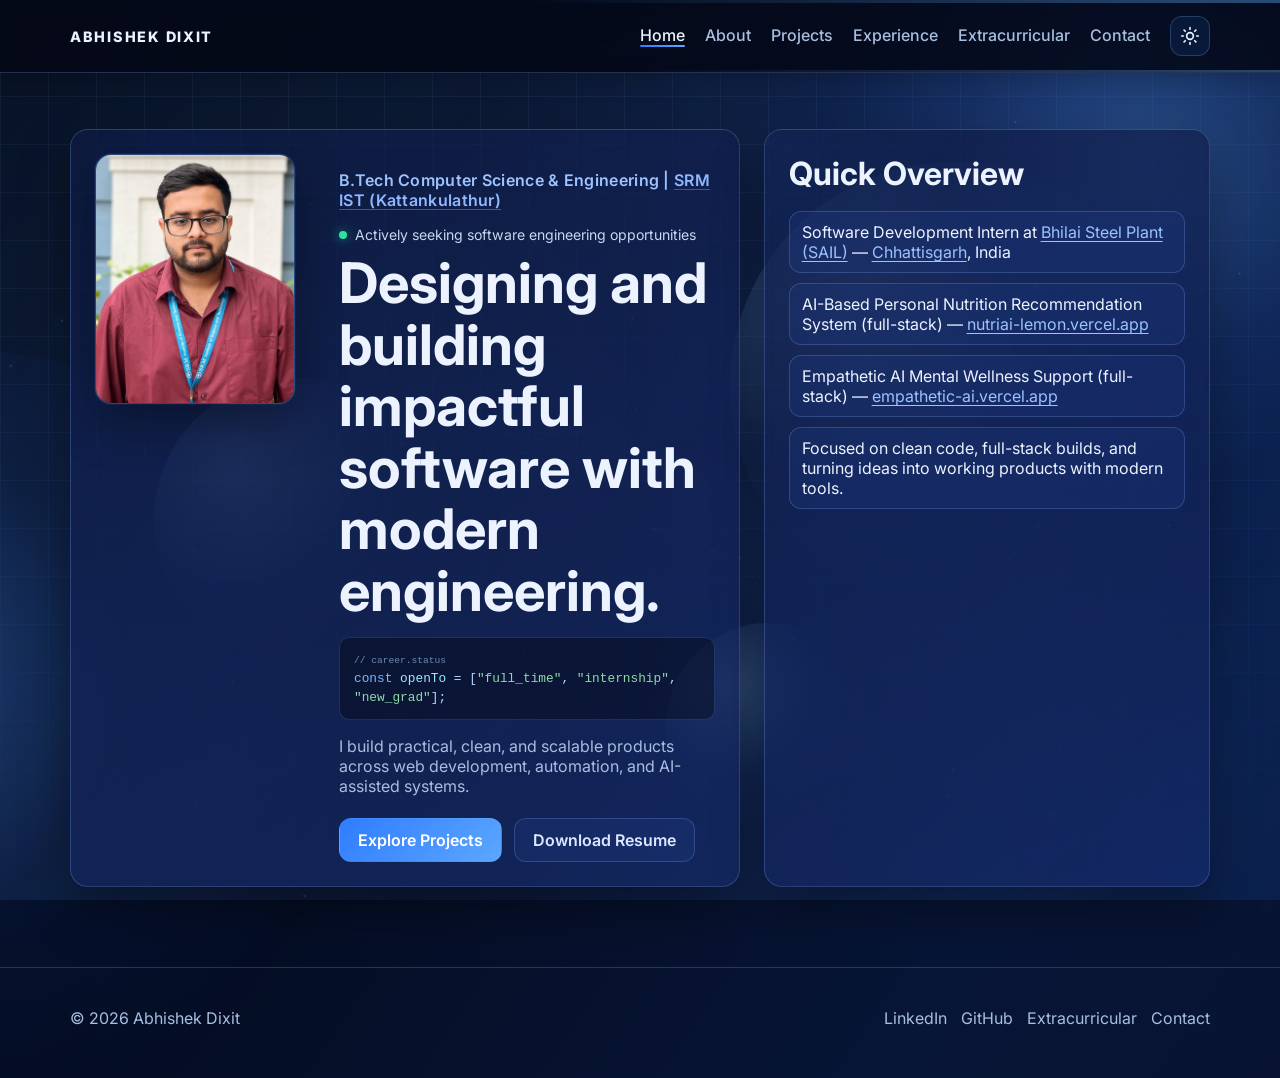
==== index.html @ 919ab6fd "Initial commit: portfolio site" ====
<!DOCTYPE html>
<html lang="en" data-theme="dark">
  <head>
    <meta charset="UTF-8" />
    <meta name="viewport" content="width=device-width, initial-scale=1.0" />
    <title>ABHISHEK DIXIT</title>
    <meta
      name="description"
      content="Abhishek Dixit — B.Tech CSE, software developer. Actively seeking software engineering opportunities."
    />
    <link rel="preconnect" href="https://fonts.googleapis.com" />
    <link rel="preconnect" href="https://fonts.gstatic.com" crossorigin />
    <link
      href="https://fonts.googleapis.com/css2?family=Inter:wght@400;500;600;700;800&display=swap"
      rel="stylesheet"
    />
    <link rel="stylesheet" href="styles.css" />
    <script>
      (function () {
        try {
          var t = localStorage.getItem("portfolio-theme");
          if (t === "light" || t === "dark") {
            document.documentElement.setAttribute("data-theme", t);
          } else {
            document.documentElement.setAttribute("data-theme", "dark");
          }
        } catch (e) {
          document.documentElement.setAttribute("data-theme", "dark");
        }
      })();
    </script>
  </head>
  <body>
    <div class="fx-backdrop" id="fxBackdrop" aria-hidden="true">
      <div class="fx-aurora" aria-hidden="true"></div>
      <div class="fx-mesh-conic" aria-hidden="true"></div>
      <div class="fx-orb-decor fx-orb-decor--1" aria-hidden="true"></div>
      <div class="fx-orb-decor fx-orb-decor--2" aria-hidden="true"></div>
      <div class="fx-orb-decor fx-orb-decor--3" aria-hidden="true"></div>
      <canvas class="fx-canvas" id="fxCanvas" width="1" height="1"></canvas>
    </div>
    <header class="site-header">
      <div class="container nav-wrap">
        <a class="brand" href="index.html">ABHISHEK DIXIT</a>
        <nav class="nav" id="navMenu">
          <a class="active" href="index.html">Home</a>
          <a href="about.html">About</a>
          <a href="projects.html">Projects</a>
          <a href="experience.html">Experience</a>
          <a href="extracurricular.html">Extracurricular</a>
          <a href="contact.html">Contact</a>
        </nav>
        <div class="header-end">
          <button
            class="theme-toggle"
            id="themeToggle"
            type="button"
            title="Light or dark theme"
            aria-label="Switch to light mode"
          >
            <span class="theme-icon theme-icon--sun" aria-hidden="true"
              ><svg
                width="20"
                height="20"
                viewBox="0 0 24 24"
                fill="none"
                stroke="currentColor"
                stroke-width="2"
                stroke-linecap="round"
                stroke-linejoin="round"
              >
                <circle cx="12" cy="12" r="4" />
                <path
                  d="M12 2v2M12 20v2M4.93 4.93l1.41 1.41M17.66 17.66l1.41 1.41M2 12h2M20 12h2M4.93 19.07l1.41-1.41M17.66 6.34l1.41-1.41"
                />
              </svg
            ></span>
            <span class="theme-icon theme-icon--moon" aria-hidden="true"
              ><svg
                width="20"
                height="20"
                viewBox="0 0 24 24"
                fill="none"
                stroke="currentColor"
                stroke-width="2"
                stroke-linecap="round"
                stroke-linejoin="round"
              >
                <path d="M21 12.79A9 9 0 1 1 11.21 3 7 7 0 0 0 21 12.79z" />
              </svg
            ></span>
          </button>
          <button class="menu-toggle" id="menuToggle" aria-label="Toggle navigation">
            <span></span><span></span><span></span>
          </button>
        </div>
      </div>
    </header>

    <main class="page">
      <section class="container hero">
        <article class="card card-hero">
          <div class="hero-with-photo">
            <div class="profile-wrap profile-wrap--hero" title="Abhishek Dixit">
              <img
                src="profile.jpg"
                width="400"
                height="480"
                alt="Abhishek Dixit — B.Tech CSE, SRM IST"
                class="profile-photo"
                loading="eager"
                decoding="async"
              />
            </div>
            <div class="hero-text">
              <p class="eyebrow">
                B.Tech Computer Science &amp; Engineering |
                <a
                  class="ext-link"
                  href="https://www.srmist.edu.in/"
                  target="_blank"
                  rel="noopener noreferrer"
                  >SRM IST (Kattankulathur)</a
                >
              </p>
              <p class="status-line">
                <span class="status-dot" aria-hidden="true"></span>
                Actively seeking software engineering opportunities
              </p>
              <h1>Designing and building impactful software with modern engineering.</h1>
              <p class="code-snippet" aria-hidden="true">
                <span class="code-muted">// career.status</span><br />
                <span class="code-kw">const</span> <span class="code-name">openTo</span> =
                [<span class="code-str">"full_time"</span>, <span class="code-str">"internship"</span>,
                <span class="code-str">"new_grad"</span>];
              </p>
              <p class="muted">
                I build practical, clean, and scalable products across web development,
                automation, and AI-assisted systems.
              </p>
              <div class="cta">
                <a class="btn btn-primary" href="projects.html">Explore Projects</a>
                <a class="btn btn-ghost" href="resume.pdf" download>Download Resume</a>
              </div>
            </div>
          </div>
        </article>

        <article class="card">
          <h2 class="section-title">Quick Overview</h2>
          <ul class="stats">
            <li>
              Software Development Intern at
              <a
                class="ext-link"
                href="https://www.sail.co.in/en/plants/bhilai-steel-plant"
                target="_blank"
                rel="noopener noreferrer"
                >Bhilai Steel Plant (SAIL)</a
              >
              —
              <a
                class="ext-link"
                href="https://cgstate.gov.in/"
                target="_blank"
                rel="noopener noreferrer"
                >Chhattisgarh</a
              >, India
            </li>
            <li>
              AI-Based Personal Nutrition Recommendation System (full-stack) —
              <a
                class="ext-link"
                href="https://nutriai-lemon.vercel.app"
                target="_blank"
                rel="noopener noreferrer"
                >nutriai-lemon.vercel.app</a
              >
            </li>
            <li>
              Empathetic AI Mental Wellness Support (full-stack) —
              <a
                class="ext-link"
                href="https://empathetic-ai.vercel.app/"
                target="_blank"
                rel="noopener noreferrer"
                >empathetic-ai.vercel.app</a
              >
            </li>
            <li>
              Focused on clean code, full-stack builds, and turning ideas into working products with modern tools.
            </li>
          </ul>
        </article>
      </section>
    </main>

    <footer class="site-footer">
      <div class="container footer-wrap">
        <p class="muted">© <span id="year"></span> Abhishek Dixit</p>
        <div class="footer-links">
          <a href="https://linkedin.com/in/abhishek-dixit-203904288" target="_blank" rel="noreferrer">LinkedIn</a>
          <a href="https://github.com/abhishekdixit4" target="_blank" rel="noreferrer">GitHub</a>
          <a href="extracurricular.html">Extracurricular</a>
          <a href="contact.html">Contact</a>
        </div>
      </div>
    </footer>
    <script src="script.js"></script>
  </body>
</html>
---- styles.css ----
:root {
  color-scheme: dark;
  --bg: #040816;
  --bg-2: #08112b;
  --surface: rgba(15, 28, 70, 0.7);
  --surface-2: rgba(21, 40, 100, 0.72);
  --primary: #2f7cff;
  --primary-2: #5ca7ff;
  --text: #ecf3ff;
  --muted: #a8bedf;
  --line: rgba(137, 170, 255, 0.24);
  --shadow: 0 24px 50px rgba(0, 0, 0, 0.35);
  /* Opaque enough that we can use a lighter backdrop blur (cheaper while scrolling) */
  --header-bg: rgba(4, 8, 22, 0.86);
  --nav-menu-bg: rgba(7, 14, 35, 0.98);
  --input-bg: rgba(7, 15, 36, 0.75);
  --ext-link: #8eb8ff;
  --ext-link-hover: #d0e4ff;
  --btn-ghost: #dbe8ff;
}

* {
  box-sizing: border-box;
}

html,
body {
  margin: 0;
  padding: 0;
}

html {
  min-height: 100%;
  background: linear-gradient(
    125deg,
    #01040e,
    #071536,
    #0a0f24,
    #0e2a5c,
    #06081a,
    #0c1f4a
  );
  background-size: 400% 400%;
  animation: bgGradientFlow 20s ease-in-out infinite;
  transition: background 0.45s ease, background-size 0.45s ease;
}

@keyframes bgGradientFlow {
  0%,
  100% {
    background-position: 0% 30%;
  }
  25% {
    background-position: 100% 50%;
  }
  50% {
    background-position: 80% 100%;
  }
  75% {
    background-position: 20% 0%;
  }
}

/* Secondary floating “light” — bottom / left (deep space glow) */
html::before {
  content: "";
  position: fixed;
  width: min(95vw, 820px);
  height: min(95vw, 820px);
  left: -35%;
  bottom: -30%;
  border-radius: 50%;
  background: radial-gradient(
    circle at 40% 40%,
    rgba(64, 140, 255, 0.35) 0%,
    rgba(30, 80, 200, 0.1) 35%,
    transparent 70%
  );
  pointer-events: none;
  z-index: 0;
  animation: floatBlobA 19s ease-in-out infinite, blobPulseA 6s ease-in-out infinite;
}

@keyframes floatBlobA {
  0%,
  100% {
    transform: translate(0, 0) scale(1);
  }
  50% {
    transform: translate(6%, -5%) scale(1.08);
  }
}

@keyframes blobPulseA {
  0%,
  100% {
    opacity: 0.9;
  }
  50% {
    opacity: 1;
  }
}

/* Thin animated accent line (tech / “energy” pass) */
html::after {
  content: "";
  position: fixed;
  left: 0;
  right: 0;
  top: 0;
  height: 3px;
  z-index: 0;
  pointer-events: none;
  background: linear-gradient(
    90deg,
    transparent 0%,
    rgba(92, 167, 255, 0) 20%,
    rgba(100, 180, 255, 0.55) 50%,
    rgba(92, 167, 255, 0) 80%,
    transparent 100%
  );
  background-size: 200% 100%;
  animation: energySweep 4.5s ease-in-out infinite;
  opacity: 0.7;
  filter: blur(0.5px);
}

@keyframes energySweep {
  0%,
  100% {
    background-position: 200% 0;
    opacity: 0.3;
  }
  50% {
    background-position: -200% 0;
    opacity: 0.85;
  }
}

body {
  position: relative;
  z-index: 0;
  font-family: Inter, -apple-system, BlinkMacSystemFont, "Segoe UI", sans-serif;
  color: var(--text);
  /* Transparent so <html> gradient + orbs read through */
  background: transparent;
  min-height: 100vh;
  overflow-x: hidden;
}

/* —— Advanced background stack (under content) —— */
.fx-backdrop {
  --parallax-x: 0;
  --parallax-y: 0;
  position: fixed;
  inset: 0;
  z-index: 0;
  pointer-events: none;
  overflow: hidden;
  contain: strict;
  transform: translate3d(0, 0, 0);
}

/* Slow rotating conic “radar / mesh” */
.fx-mesh-conic {
  position: absolute;
  inset: -30%;
  background: conic-gradient(
    from 0deg at 50% 50%,
    transparent 0deg,
    rgba(50, 120, 255, 0.04) 40deg,
    transparent 80deg,
    rgba(30, 90, 200, 0.06) 120deg,
    transparent 200deg,
    rgba(60, 140, 255, 0.05) 280deg,
    transparent 360deg
  );
  animation: conicMeshSpin 32s linear infinite, meshOpacity 12s ease-in-out infinite;
  filter: blur(0.5px);
  mix-blend-mode: screen;
  transform: translate(
      calc(var(--parallax-x, 0) * 22px),
      calc(var(--parallax-y, 0) * 16px)
    )
    rotate(0deg);
  transform-origin: 50% 50%;
}

@keyframes conicMeshSpin {
  0% {
    transform: translate(
        calc(var(--parallax-x, 0) * 22px),
        calc(var(--parallax-y, 0) * 16px)
      )
      rotate(0deg);
  }
  100% {
    transform: translate(
        calc(var(--parallax-x, 0) * 22px),
        calc(var(--parallax-y, 0) * 16px)
      )
      rotate(360deg);
  }
}

@keyframes meshOpacity {
  0%,
  100% {
    opacity: 0.55;
  }
  50% {
    opacity: 0.9;
  }
}

/* Wavy “aurora” bands (multi-layer) */
.fx-aurora {
  position: absolute;
  inset: -5%;
  background: linear-gradient(
      95deg,
      transparent 0%,
      rgba(20, 60, 150, 0) 20%,
      rgba(50, 110, 255, 0.12) 40%,
      rgba(20, 90, 220, 0.08) 50%,
      rgba(30, 100, 200, 0) 80%,
      transparent 100%
    ),
    linear-gradient(
      -60deg,
      rgba(0, 40, 100, 0) 0%,
      rgba(100, 160, 255, 0.1) 45%,
      rgba(0, 0, 0, 0) 100%
    );
  background-size: 200% 200%, 150% 150%;
  background-position: 0% 50%, 100% 50%;
  mix-blend-mode: screen;
  filter: blur(1.2px);
  transform: translate(
    calc(var(--parallax-x, 0) * 14px),
    calc(var(--parallax-y, 0) * 20px)
  );
  animation: auroraWaves 20s ease-in-out infinite, auroraBreathe 12s ease-in-out infinite;
}

@keyframes auroraWaves {
  0%,
  100% {
    background-position: 0% 40%, 100% 60%;
    opacity: 0.35;
  }
  33% {
    background-position: 80% 20%, 20% 80%;
    opacity: 0.7;
  }
  66% {
    background-position: 15% 75%, 90% 25%;
    opacity: 0.5;
  }
}

@keyframes auroraBreathe {
  0%,
  100% {
    filter: blur(1.1px) hue-rotate(0deg);
  }
  50% {
    filter: blur(1.5px) hue-rotate(6deg);
  }
}

/* Extra floating orbs (decoration, independent timing) */
.fx-orb-decor {
  position: absolute;
  border-radius: 50%;
  background: radial-gradient(
    circle at 30% 30%,
    rgba(150, 200, 255, 0.25) 0%,
    rgba(50, 100, 200, 0.06) 45%,
    transparent 70%
  );
  filter: blur(0.3px);
  mix-blend-mode: screen;
}

.fx-orb-decor--1 {
  width: 35vmax;
  height: 35vmax;
  right: 8%;
  top: 18%;
  animation: orb1Path 18s ease-in-out infinite, orb1Pulse 5s ease-in-out infinite;
}

.fx-orb-decor--2 {
  width: 22vmax;
  height: 22vmax;
  left: 12%;
  top: 42%;
  animation: orb2Path 24s ease-in-out infinite reverse, orb1Pulse 7s ease-in-out infinite 0.5s;
}

.fx-orb-decor--3 {
  width: 16vmax;
  height: 16vmax;
  right: 32%;
  bottom: 8%;
  animation: orb3Path 20s ease-in-out infinite, orb1Pulse 4.5s ease-in-out infinite 1s;
}

@keyframes orb1Path {
  0%,
  100% {
    transform: translate(
        calc(var(--parallax-x, 0) * 25px + 0px),
        calc(var(--parallax-y, 0) * 18px + 0px)
      )
      scale(1);
  }
  25% {
    transform: translate(
        calc(var(--parallax-x, 0) * 25px + 4%),
        calc(var(--parallax-y, 0) * 18px + -2%)
      )
      scale(1.04);
  }
  50% {
    transform: translate(
        calc(var(--parallax-x, 0) * 25px + 2%),
        calc(var(--parallax-y, 0) * 18px + 3%)
      )
      scale(0.97);
  }
  75% {
    transform: translate(
        calc(var(--parallax-x, 0) * 25px + -3%),
        calc(var(--parallax-y, 0) * 18px + 1%)
      )
      scale(1.02);
  }
}

@keyframes orb2Path {
  0%,
  100% {
    transform: translate(
        calc(var(--parallax-x, 0) * 20px + 0px),
        calc(var(--parallax-y, 0) * 15px + 0px)
      );
  }
  50% {
    transform: translate(
        calc(var(--parallax-x, 0) * 20px + 5%),
        calc(var(--parallax-y, 0) * 15px + 4%)
      );
  }
}

@keyframes orb3Path {
  0%,
  100% {
    transform: translate(
        calc(var(--parallax-x, 0) * 16px + 0px),
        calc(var(--parallax-y, 0) * 20px + 0px)
      );
  }
  33% {
    transform: translate(
        calc(var(--parallax-x, 0) * 16px - 2%),
        calc(var(--parallax-y, 0) * 20px - 2%)
      );
  }
  66% {
    transform: translate(
        calc(var(--parallax-x, 0) * 16px + 1%),
        calc(var(--parallax-y, 0) * 20px + 2%)
      );
  }
}

@keyframes orb1Pulse {
  0%,
  100% {
    opacity: 0.55;
  }
  50% {
    opacity: 0.9;
  }
}

/* Canvas: particle network (driven by JS) */
.fx-canvas {
  position: absolute;
  inset: 0;
  width: 100%;
  height: 100%;
  z-index: 1;
  opacity: 0.5;
  mix-blend-mode: screen;
  transform: translateZ(0);
}

/* Moving technical grid (visible drift) */
body::before {
  content: "";
  position: fixed;
  inset: 0;
  background-image: linear-gradient(rgba(100, 170, 255, 0.07) 1px, transparent 1px),
    linear-gradient(90deg, rgba(100, 170, 255, 0.07) 1px, transparent 1px);
  background-size: 48px 48px;
  background-position: 0 0, 0 0;
  mask-image: linear-gradient(180deg, #000 0%, rgba(0, 0, 0, 0.85) 50%, transparent 100%);
  pointer-events: none;
  z-index: 0;
  animation: gridDrift 30s linear infinite;
}

@keyframes gridDrift {
  0% {
    background-position: 0 0, 0 0;
  }
  100% {
    background-position: 48px 48px, 48px 48px;
  }
}

/* Top-right “studio” light — stronger, slower float */
body::after {
  content: "";
  position: fixed;
  width: min(100vmin, 920px);
  height: min(100vmin, 920px);
  border-radius: 50%;
  background: radial-gradient(
    circle,
    rgba(100, 170, 255, 0.28) 0%,
    rgba(50, 100, 200, 0.12) 32%,
    rgba(20, 40, 100, 0.04) 50%,
    transparent 70%
  );
  top: -32%;
  right: -25%;
  pointer-events: none;
  z-index: 0;
  animation: topRightGlow 22s ease-in-out infinite;
}

/* Single keyframe: movement + scale + light color drift (no transform conflict) */
@keyframes topRightGlow {
  0%,
  100% {
    transform: translate(0, 0) scale(1) rotate(0deg);
    filter: blur(0) hue-rotate(0deg);
  }
  35% {
    transform: translate(-4%, 3%) scale(1.05) rotate(0.8deg);
    filter: blur(0.5px) hue-rotate(4deg);
  }
  70% {
    transform: translate(2%, -2%) scale(0.97) rotate(-0.4deg);
    filter: blur(0) hue-rotate(-2deg);
  }
}

a {
  color: inherit;
  text-decoration: none;
}

a.ext-link {
  color: var(--ext-link);
  text-decoration: underline;
  text-decoration-color: rgba(92, 167, 255, 0.45);
  text-underline-offset: 3px;
  text-decoration-thickness: 1px;
  transition: color 0.2s ease, text-decoration-color 0.2s ease, box-shadow 0.2s ease;
  border-radius: 2px;
}

a.ext-link:hover {
  color: var(--ext-link-hover);
  text-decoration-color: rgba(120, 190, 255, 0.85);
  box-shadow: 0 0 20px rgba(47, 124, 255, 0.15);
}

a.ext-link:focus-visible {
  outline: 2px solid var(--primary-2);
  outline-offset: 2px;
}

.container {
  position: relative;
  z-index: 1;
  width: min(1140px, 92%);
  margin: 0 auto;
}

.site-header {
  position: sticky;
  top: 0;
  z-index: 100;
  background: var(--header-bg);
  -webkit-backdrop-filter: blur(6px) saturate(1.1);
  backdrop-filter: blur(6px) saturate(1.1);
  border-bottom: 1px solid var(--line);
  box-shadow: 0 4px 24px rgba(0, 0, 0, 0.2);
  overflow: hidden;
}

.site-header::after {
  content: "";
  position: absolute;
  left: 0;
  right: 0;
  bottom: 0;
  height: 2px;
  pointer-events: none;
  background: linear-gradient(
    90deg,
    transparent,
    rgba(92, 167, 255, 0),
    rgba(100, 180, 255, 0.5),
    rgba(92, 167, 255, 0),
    transparent
  );
  background-size: 200% 100%;
  background-position: 0% 0;
  animation: headerEdgeSweep 5.2s ease-in-out infinite, headerEdgeTwinkle 3.5s ease-in-out infinite;
  opacity: 0.7;
  filter: blur(0.35px);
}

@keyframes headerEdgeSweep {
  0%,
  100% {
    background-position: 120% 0;
  }
  50% {
    background-position: -120% 0;
  }
}

@keyframes headerEdgeTwinkle {
  0%,
  100% {
    opacity: 0.35;
  }
  50% {
    opacity: 0.9;
  }
}

.nav-wrap {
  min-height: 72px;
  display: flex;
  align-items: center;
  justify-content: space-between;
  gap: 16px;
  position: relative;
  z-index: 1;
}

.header-end {
  display: flex;
  align-items: center;
  gap: 4px;
  flex-shrink: 0;
}

.brand {
  font-weight: 800;
  letter-spacing: 0.12em;
  font-size: 0.9rem;
}

.brand span {
  color: var(--primary-2);
}

.nav {
  display: flex;
  align-items: center;
  gap: 20px;
  flex: 1;
  min-width: 0;
  justify-content: flex-end;
  margin-right: 4px;
}

.nav a {
  position: relative;
  color: var(--muted);
  font-weight: 500;
  padding-bottom: 2px;
  transition: color 0.25s ease;
}

.nav a::after {
  content: "";
  position: absolute;
  left: 0;
  right: 0;
  bottom: 0;
  height: 2px;
  border-radius: 1px;
  background: linear-gradient(90deg, var(--primary), var(--primary-2));
  transform: scaleX(0);
  transform-origin: left;
  transition: transform 0.3s ease;
}

.nav a:hover,
.nav a.active {
  color: var(--text);
}

.nav a:hover::after,
.nav a.active::after {
  transform: scaleX(1);
}

.theme-toggle {
  display: flex;
  align-items: center;
  justify-content: center;
  width: 40px;
  height: 40px;
  padding: 0;
  border: 1px solid var(--line);
  border-radius: 12px;
  background: rgba(47, 124, 255, 0.1);
  color: var(--text);
  cursor: pointer;
  transition: transform 0.35s cubic-bezier(0.22, 1, 0.36, 1), border-color 0.2s ease,
    background 0.2s ease, box-shadow 0.2s ease;
  box-shadow: 0 0 0 0 rgba(47, 124, 255, 0);
  animation: themeHalo 5s ease-in-out infinite;
}

.theme-toggle:hover {
  border-color: rgba(92, 167, 255, 0.5);
  background: rgba(47, 124, 255, 0.2);
  transform: rotate(12deg) scale(1.04);
  box-shadow: 0 0 24px rgba(47, 124, 255, 0.18);
}

.theme-toggle:focus-visible {
  outline: 2px solid var(--primary-2);
  outline-offset: 2px;
}

.theme-toggle--spin {
  animation: themeHalo 5s ease-in-out infinite, themeClickSpin 0.45s ease;
}

@keyframes themeHalo {
  0%,
  100% {
    box-shadow: 0 0 0 0 rgba(47, 124, 255, 0.08);
  }
  50% {
    box-shadow: 0 0 20px 2px rgba(47, 124, 255, 0.2);
  }
}

@keyframes themeClickSpin {
  from {
    transform: rotate(0deg) scale(1.05);
  }
  to {
    transform: rotate(360deg) scale(1);
  }
}

.theme-icon {
  display: flex;
  line-height: 0;
  transition: transform 0.2s ease;
}

html[data-theme="dark"] .theme-icon--moon,
html[data-theme="light"] .theme-icon--sun {
  display: none;
}

html[data-theme="dark"] .theme-icon--sun,
html[data-theme="light"] .theme-icon--moon {
  display: flex;
}

.menu-toggle {
  display: none;
  border: 0;
  background: transparent;
  padding: 4px;
  cursor: pointer;
}

.menu-toggle span {
  display: block;
  width: 22px;
  height: 2px;
  margin: 4px 0;
  background: var(--text);
}

.btn {
  border: 1px solid transparent;
  border-radius: 12px;
  padding: 11px 18px;
  display: inline-flex;
  align-items: center;
  justify-content: center;
  font-weight: 600;
  transition: transform 0.2s ease, background 0.2s ease, border-color 0.2s ease;
}

.btn:hover {
  transform: translateY(-1px);
}

.btn-primary {
  position: relative;
  overflow: hidden;
  background: linear-gradient(135deg, var(--primary), var(--primary-2));
  color: #fff;
}

.btn-primary::after {
  content: "";
  position: absolute;
  inset: 0;
  background: linear-gradient(110deg, transparent 0%, rgba(255, 255, 255, 0.18) 50%, transparent 100%);
  transform: translateX(-100%);
  transition: transform 0.55s ease;
}

.btn-primary:hover::after {
  transform: translateX(100%);
}

.btn-primary:hover {
  filter: brightness(1.06);
}

.btn-ghost {
  border-color: var(--line);
  color: var(--btn-ghost);
  background: rgba(61, 108, 224, 0.1);
}

.btn-ghost:hover {
  border-color: #84b0ff;
}

.page {
  position: relative;
  z-index: 1;
  padding: 56px 0 80px;
  animation: pageEnter 0.8s cubic-bezier(0.22, 1, 0.36, 1) both;
}

@keyframes pageEnter {
  from {
    opacity: 0;
    transform: translateY(12px);
  }
  to {
    opacity: 1;
    transform: translateY(0);
  }
}

.hero {
  display: grid;
  grid-template-columns: 1.2fr 0.8fr;
  gap: 24px;
  align-items: stretch;
}

.card {
  position: relative;
  background: linear-gradient(155deg, var(--surface), var(--surface-2));
  border: 1px solid var(--line);
  border-radius: 18px;
  box-shadow: var(--shadow);
  padding: 24px;
  transition: transform 0.3s ease, box-shadow 0.3s ease, border-color 0.3s ease;
  isolation: isolate;
}

/* Moving inner light (layered, reads as “shimmer / depth” over time) */
.card::after {
  content: "";
  position: absolute;
  inset: 0;
  border-radius: inherit;
  z-index: 0;
  pointer-events: none;
  background: radial-gradient(ellipse 70% 50% at 0% 0%, rgba(100, 170, 255, 0.2), transparent 60%),
    radial-gradient(ellipse 55% 50% at 100% 100%, rgba(47, 124, 255, 0.12), transparent 55%);
  opacity: 0.55;
  mix-blend-mode: soft-light;
  animation: cardMood 16s ease-in-out infinite;
}

.card > * {
  position: relative;
  z-index: 1;
}

@keyframes cardMood {
  0%,
  100% {
    opacity: 0.3;
    transform: translate(0, 0) scale(1);
  }
  25% {
    opacity: 0.55;
    transform: translate(1.5%, -0.5%) scale(1.01);
  }
  50% {
    opacity: 0.45;
    transform: translate(-0.5%, 1.5%) scale(1.02);
  }
  75% {
    opacity: 0.5;
    transform: translate(1%, 0.5%) scale(1.01);
  }
}

.card:hover {
  transform: translateY(-2px);
  border-color: rgba(92, 167, 255, 0.45);
  box-shadow: var(--shadow), 0 0 40px rgba(47, 124, 255, 0.08);
}

.card-hero {
  overflow: hidden;
}

.hero-with-photo {
  position: relative;
  z-index: 1;
  display: grid;
  grid-template-columns: minmax(150px, 220px) 1fr;
  gap: 1.5rem;
  align-items: start;
}

.hero-text h1 {
  font-size: clamp(2.1rem, 4.8vw, 3.5rem);
  line-height: 1.1;
  margin: 10px 0 14px;
}

.profile-wrap {
  position: relative;
  width: 100%;
  max-width: 220px;
  margin: 0;
  border-radius: 16px;
  overflow: hidden;
  border: 1px solid rgba(92, 167, 255, 0.35);
  box-shadow: 0 16px 48px rgba(0, 0, 0, 0.35), 0 0 0 1px rgba(47, 124, 255, 0.12);
  aspect-ratio: 4 / 5;
  background: rgba(0, 0, 0, 0.2);
}

.profile-wrap--hero {
  max-width: 200px;
}

.profile-photo {
  width: 100%;
  height: 100%;
  object-fit: cover;
  object-position: 50% 12%;
  display: block;
}

.about-with-photo {
  display: grid;
  grid-template-columns: minmax(150px, 200px) 1fr;
  gap: 1.5rem;
  align-items: start;
}

.about-lead .section-title {
  margin-top: 0;
}

.card-hero::after {
  content: "";
  position: absolute;
  width: 200px;
  height: 200px;
  right: -40px;
  top: -40px;
  background: radial-gradient(circle, rgba(47, 124, 255, 0.2) 0%, transparent 70%);
  pointer-events: none;
}

.featured-project {
  border-color: rgba(92, 167, 255, 0.8);
  background: linear-gradient(145deg, rgba(26, 54, 131, 0.9), rgba(27, 65, 155, 0.72));
}

.project-tag {
  display: inline-block;
  margin: 0 0 10px;
  padding: 6px 10px;
  border-radius: 999px;
  font-size: 0.8rem;
  font-weight: 700;
  letter-spacing: 0.4px;
  text-transform: uppercase;
  color: #dff0ff;
  background: rgba(92, 167, 255, 0.25);
  border: 1px solid rgba(190, 221, 255, 0.35);
}

.eyebrow {
  color: #9cc2ff;
  font-weight: 600;
  letter-spacing: 0.3px;
}

.status-line {
  display: flex;
  align-items: center;
  gap: 8px;
  font-size: 0.88rem;
  color: #c5d8f0;
  margin: 0 0 6px;
}

.status-line--spaced {
  margin-top: 1rem;
}

.status-dot {
  width: 8px;
  height: 8px;
  border-radius: 50%;
  background: #2fe4a0;
  box-shadow: 0 0 12px rgba(47, 228, 160, 0.6);
  animation: pulseDot 2.2s ease-in-out infinite;
}

@keyframes pulseDot {
  0%,
  100% {
    opacity: 1;
  }
  50% {
    opacity: 0.55;
  }
}

.code-snippet {
  font-family: ui-monospace, "SF Mono", Menlo, Consolas, monospace;
  font-size: clamp(0.7rem, 1.5vw, 0.8rem);
  line-height: 1.5;
  padding: 12px 14px;
  margin: 0 0 12px;
  border-radius: 10px;
  background: rgba(0, 0, 0, 0.35);
  border: 1px solid rgba(92, 167, 255, 0.2);
  color: #b8d4ff;
}

.code-muted {
  color: #6b8ab8;
  font-size: 0.75em;
}

.code-kw {
  color: #7ab8ff;
}

.code-name {
  color: #9fe7ff;
}

.code-str {
  color: #8fd9a8;
}

.muted {
  color: var(--muted);
}

.cta {
  display: flex;
  flex-wrap: wrap;
  gap: 12px;
  margin-top: 22px;
}

.stats {
  list-style: none;
  padding: 0;
  margin: 18px 0 0;
  display: grid;
  gap: 10px;
}

.stats li {
  border: 1px solid var(--line);
  border-radius: 12px;
  padding: 10px 12px;
  background: rgba(32, 57, 132, 0.3);
}

.stats li a {
  color: #9cc2ff;
  text-decoration: underline;
  text-underline-offset: 3px;
}

.section-title {
  font-size: clamp(1.6rem, 3.2vw, 2rem);
  margin: 0 0 14px;
}

.grid-2 {
  display: grid;
  grid-template-columns: repeat(2, minmax(0, 1fr));
  gap: 16px;
}

.grid-3 {
  display: grid;
  grid-template-columns: repeat(3, minmax(0, 1fr));
  gap: 16px;
}

.chip-row {
  display: flex;
  flex-wrap: wrap;
  gap: 10px;
}

.chip {
  border: 1px solid var(--line);
  border-radius: 999px;
  padding: 8px 12px;
  background: rgba(92, 167, 255, 0.13);
  color: #dce9ff;
  font-size: 0.92rem;
}

.stack {
  display: grid;
  gap: 16px;
}

.meta {
  color: #9bb9e8;
  font-size: 0.95rem;
}

.list {
  margin: 10px 0 0;
  padding-left: 18px;
  color: var(--muted);
}

.contact-grid {
  display: grid;
  grid-template-columns: 1fr 1fr;
  gap: 16px;
}

.form-success {
  margin: 0 0 16px;
  padding: 12px 14px;
  border-radius: 10px;
  background: rgba(32, 180, 120, 0.12);
  border: 1px solid rgba(80, 220, 160, 0.35);
  color: #b8f5dd;
  font-size: 0.95rem;
}

label {
  display: block;
  font-weight: 600;
  margin-bottom: 6px;
}

input,
textarea {
  width: 100%;
  border: 1px solid var(--line);
  background: rgba(7, 15, 36, 0.75);
  color: var(--text);
  border-radius: 10px;
  padding: 10px 12px;
  font: inherit;
  margin-bottom: 12px;
}

.site-footer {
  position: relative;
  z-index: 1;
  border-top: 1px solid var(--line);
  padding: 24px 0 34px;
}

.footer-wrap {
  display: flex;
  align-items: center;
  justify-content: space-between;
  gap: 12px;
  flex-wrap: wrap;
}

.footer-links {
  display: flex;
  gap: 14px;
  color: var(--muted);
}

.reveal-prep {
  opacity: 0;
  transform: translateY(28px);
  transition: opacity 0.65s cubic-bezier(0.22, 1, 0.36, 1),
    transform 0.65s cubic-bezier(0.22, 1, 0.36, 1);
}

.reveal-prep.reveal-in {
  opacity: 1;
  transform: translateY(0);
}

/* —— Light theme (toggle + localStorage; default dark) —— */
html[data-theme="light"] {
  color-scheme: light;
  --bg: #f1f5f9;
  --bg-2: #e2e8f0;
  --surface: rgba(255, 255, 255, 0.86);
  --surface-2: rgba(241, 245, 255, 0.95);
  --primary: #2563eb;
  --primary-2: #3b82f6;
  --text: #0f172a;
  --muted: #475569;
  --line: rgba(15, 23, 42, 0.12);
  --shadow: 0 20px 50px rgba(15, 23, 42, 0.1);
  --header-bg: rgba(255, 255, 255, 0.92);
  --nav-menu-bg: rgba(255, 255, 255, 0.98);
  --input-bg: rgba(255, 255, 255, 0.95);
  --ext-link: #1d4ed8;
  --ext-link-hover: #1e40af;
  --btn-ghost: #1e3a5f;
  background: linear-gradient(
    125deg,
    #f8fafc,
    #e8f0ff,
    #f0f4ff,
    #e2eafc,
    #f8fafc,
    #eff6ff
  );
  background-size: 400% 400%;
  animation: bgGradientFlowLight 24s ease-in-out infinite;
}

@keyframes bgGradientFlowLight {
  0%,
  100% {
    background-position: 0% 30%;
  }
  25% {
    background-position: 100% 45%;
  }
  50% {
    background-position: 85% 100%;
  }
  75% {
    background-position: 10% 5%;
  }
}

html[data-theme="light"]::before {
  background: radial-gradient(
    circle at 40% 40%,
    rgba(100, 160, 255, 0.2) 0%,
    rgba(80, 120, 220, 0.08) 35%,
    transparent 70%
  );
  animation: floatBlobA 19s ease-in-out infinite, blobPulseA 6s ease-in-out infinite;
  opacity: 0.7;
}

html[data-theme="light"]::after {
  background: linear-gradient(
    90deg,
    transparent 0%,
    rgba(37, 99, 235, 0) 20%,
    rgba(59, 130, 246, 0.4) 50%,
    rgba(37, 99, 235, 0) 80%,
    transparent 100%
  );
  opacity: 0.5;
}

html[data-theme="light"] body::before {
  background-image: linear-gradient(rgba(37, 99, 235, 0.06) 1px, transparent 1px),
    linear-gradient(90deg, rgba(37, 99, 235, 0.06) 1px, transparent 1px);
}

html[data-theme="light"] body::after {
  background: radial-gradient(
    circle,
    rgba(100, 160, 255, 0.22) 0%,
    rgba(80, 130, 255, 0.1) 32%,
    rgba(200, 220, 255, 0.06) 50%,
    transparent 70%
  );
}

html[data-theme="light"] .fx-aurora {
  mix-blend-mode: normal;
  opacity: 0.5;
  animation: auroraWaves 20s ease-in-out infinite, auroraBreathe 12s ease-in-out infinite;
}

html[data-theme="light"] .fx-mesh-conic {
  mix-blend-mode: normal;
  opacity: 0.4;
  filter: blur(0.8px);
}

html[data-theme="light"] .fx-orb-decor {
  mix-blend-mode: normal;
  opacity: 0.55;
}

html[data-theme="light"] .fx-canvas {
  mix-blend-mode: multiply;
  opacity: 0.28;
}

html[data-theme="light"] a.ext-link {
  text-decoration-color: rgba(29, 78, 216, 0.35);
}

html[data-theme="light"] a.ext-link:hover {
  text-decoration-color: rgba(30, 64, 175, 0.65);
  box-shadow: 0 0 18px rgba(37, 99, 235, 0.1);
}

html[data-theme="light"] .menu-toggle span {
  background: var(--text);
}

html[data-theme="light"] .theme-toggle {
  background: rgba(37, 99, 235, 0.08);
  color: var(--text);
  animation: themeHalo 5.5s ease-in-out infinite;
}

html[data-theme="light"] .card::after {
  background: radial-gradient(ellipse 70% 50% at 0% 0%, rgba(59, 130, 246, 0.2), transparent 60%),
    radial-gradient(ellipse 55% 50% at 100% 100%, rgba(37, 99, 235, 0.1), transparent 55%);
  mix-blend-mode: multiply;
  opacity: 0.4;
  animation: cardMood 18s ease-in-out infinite;
}

html[data-theme="light"] .code-snippet {
  background: rgba(15, 23, 42, 0.04);
  border: 1px solid rgba(37, 99, 235, 0.2);
  color: #1e3a5f;
}

html[data-theme="light"] .code-muted {
  color: #64748b;
}

html[data-theme="light"] .code-kw {
  color: #1d4ed8;
}

html[data-theme="light"] .code-name {
  color: #0369a1;
}

html[data-theme="light"] .code-str {
  color: #047857;
}

html[data-theme="light"] .chip {
  background: rgba(37, 99, 235, 0.1);
  color: #1e3a5f;
}

html[data-theme="light"] .meta {
  color: #64748b;
}

html[data-theme="light"] .stats li {
  background: rgba(37, 99, 235, 0.08);
}

html[data-theme="light"] .stats li a {
  color: #1d4ed8;
}

html[data-theme="light"] .form-success {
  background: rgba(20, 140, 100, 0.1);
  border: 1px solid rgba(20, 140, 100, 0.35);
  color: #14532d;
}

html[data-theme="light"] input,
html[data-theme="light"] textarea {
  background: var(--input-bg);
  color: var(--text);
}

html[data-theme="light"] .profile-wrap {
  border: 1px solid rgba(37, 99, 235, 0.3);
  box-shadow: 0 12px 32px rgba(15, 23, 42, 0.12);
  background: rgba(0, 0, 0, 0.04);
}

html[data-theme="light"] .site-header {
  box-shadow: 0 2px 20px rgba(15, 23, 42, 0.08);
}

html[data-theme="light"] .eyebrow {
  color: #1d4ed8;
}

html[data-theme="light"] .status-line {
  color: #475569;
}

html[data-theme="light"] .featured-project {
  border-color: rgba(37, 99, 235, 0.45);
  background: linear-gradient(145deg, rgba(239, 246, 255, 0.95), rgba(219, 234, 254, 0.88));
}

html[data-theme="light"] .project-tag {
  color: #1e40af;
  background: rgba(37, 99, 235, 0.12);
  border: 1px solid rgba(37, 99, 235, 0.25);
}

@media (prefers-reduced-motion: reduce) {
  html {
    animation: none;
    background-size: auto;
    transition: none;
  }

  html[data-theme="dark"] {
    background: linear-gradient(135deg, #040816 0%, #0a1530 100%);
  }

  html[data-theme="light"] {
    background: #f1f5f9;
  }

  .site-header::after {
    animation: none;
    opacity: 0.35;
  }

  .card::after,
  .theme-toggle {
    animation: none;
  }

  html::before,
  html::after {
    animation: none;
  }

  html::after {
    opacity: 0.15;
  }

  body::before,
  body::after {
    animation: none;
  }

  .status-dot {
    animation: none;
  }

  .card:hover {
    transform: none;
  }

  .page {
    animation: none;
  }

  .reveal-prep {
    opacity: 1;
    transform: none;
    transition: none;
  }

  .btn-primary::after {
    display: none;
  }

  .fx-aurora,
  .fx-mesh-conic,
  .fx-orb-decor {
    animation: none !important;
    opacity: 0.2;
  }

  html[data-theme="light"] .fx-aurora,
  html[data-theme="light"] .fx-mesh-conic,
  html[data-theme="light"] .fx-orb-decor {
    opacity: 0.2;
  }

  .fx-mesh-conic {
    transform: none;
  }

  .fx-canvas {
    display: none;
  }
}

@media (max-width: 700px) {
  .hero-with-photo,
  .about-with-photo {
    grid-template-columns: 1fr;
    text-align: center;
  }

  .hero-text {
    text-align: left;
  }

  .about-with-photo > div:last-child {
    text-align: left;
  }

  .profile-wrap,
  .profile-wrap--hero {
    max-width: 200px;
    margin-left: auto;
    margin-right: auto;
  }
}

@media (max-width: 940px) {
  .hero,
  .grid-2,
  .grid-3,
  .contact-grid {
    grid-template-columns: 1fr;
  }

  .menu-toggle {
    display: block;
  }

  .nav {
    position: absolute;
    right: 4%;
    top: 72px;
    display: grid;
    gap: 10px;
    min-width: 190px;
    padding: 14px;
    border-radius: 14px;
    border: 1px solid var(--line);
    background: var(--nav-menu-bg);
    transform: translateY(-8px);
    opacity: 0;
    pointer-events: none;
    transition: 0.2s ease;
  }

  .nav.open {
    transform: translateY(0);
    opacity: 1;
    pointer-events: auto;
  }
}
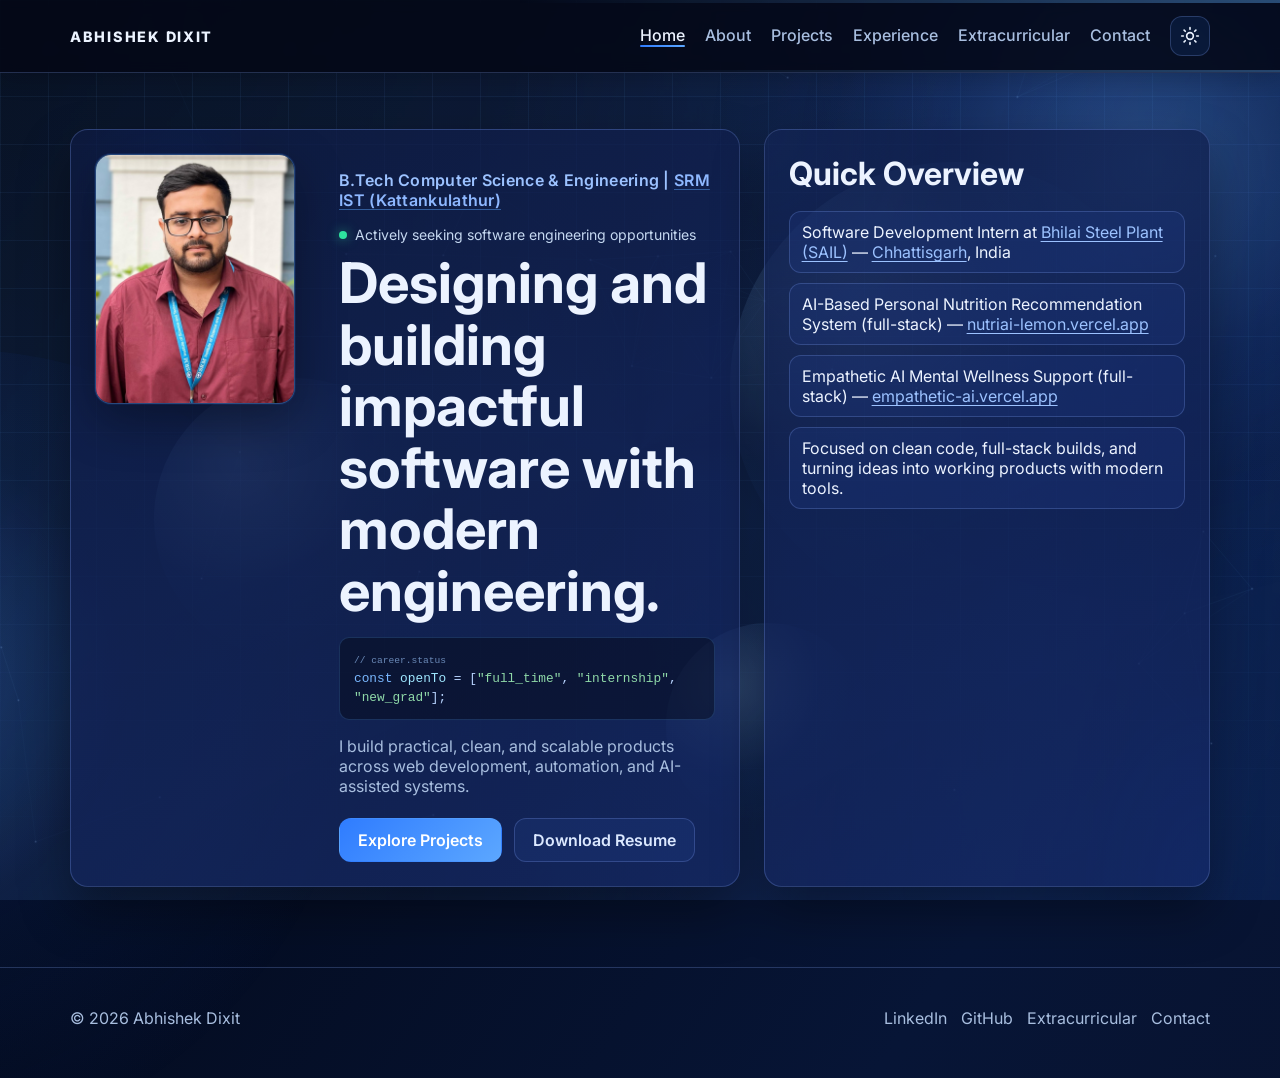
==== commit 2f0b35bc: "Fix mobile menu, improve mobile performance, Web3Forms" ====
--- a/index.html
+++ b/index.html
@@ -90,7 +90,14 @@
               </svg
             ></span>
           </button>
-          <button class="menu-toggle" id="menuToggle" aria-label="Toggle navigation">
+          <button
+            type="button"
+            class="menu-toggle"
+            id="menuToggle"
+            aria-label="Toggle navigation"
+            aria-controls="navMenu"
+            aria-expanded="false"
+          >
             <span></span><span></span><span></span>
           </button>
         </div>
--- a/styles.css
+++ b/styles.css
@@ -503,7 +503,7 @@
   backdrop-filter: blur(6px) saturate(1.1);
   border-bottom: 1px solid var(--line);
   box-shadow: 0 4px 24px rgba(0, 0, 0, 0.2);
-  overflow: hidden;
+  /* must stay visible: mobile .nav menu drops below the bar; overflow hidden clipped it */
 }
 
 .site-header::after {
@@ -1462,14 +1462,49 @@
     grid-template-columns: 1fr;
   }
 
+  .site-header {
+    -webkit-backdrop-filter: none;
+    backdrop-filter: none;
+  }
+
+  .site-header::after {
+    animation: none;
+    opacity: 0.5;
+  }
+
+  .fx-canvas {
+    display: none !important;
+  }
+
+  .theme-toggle {
+    animation: none;
+  }
+
+  .card::after {
+    animation: none;
+    opacity: 0.3;
+  }
+
   .menu-toggle {
-    display: block;
+    display: flex;
+    position: relative;
+    z-index: 10;
+    flex-direction: column;
+    align-items: center;
+    justify-content: center;
+    touch-action: manipulation;
+    -webkit-tap-highlight-color: transparent;
+    min-width: 44px;
+    min-height: 44px;
   }
 
   .nav {
     position: absolute;
-    right: 4%;
-    top: 72px;
+    z-index: 8;
+    right: 0;
+    left: auto;
+    top: 100%;
+    margin-top: 0;
     display: grid;
     gap: 10px;
     min-width: 190px;
@@ -1477,15 +1512,18 @@
     border-radius: 14px;
     border: 1px solid var(--line);
     background: var(--nav-menu-bg);
+    box-shadow: 0 16px 40px rgba(0, 0, 0, 0.35);
     transform: translateY(-8px);
     opacity: 0;
+    visibility: hidden;
     pointer-events: none;
-    transition: 0.2s ease;
+    transition: opacity 0.2s ease, transform 0.2s ease, visibility 0.2s;
   }
 
   .nav.open {
     transform: translateY(0);
     opacity: 1;
+    visibility: visible;
     pointer-events: auto;
   }
 }
